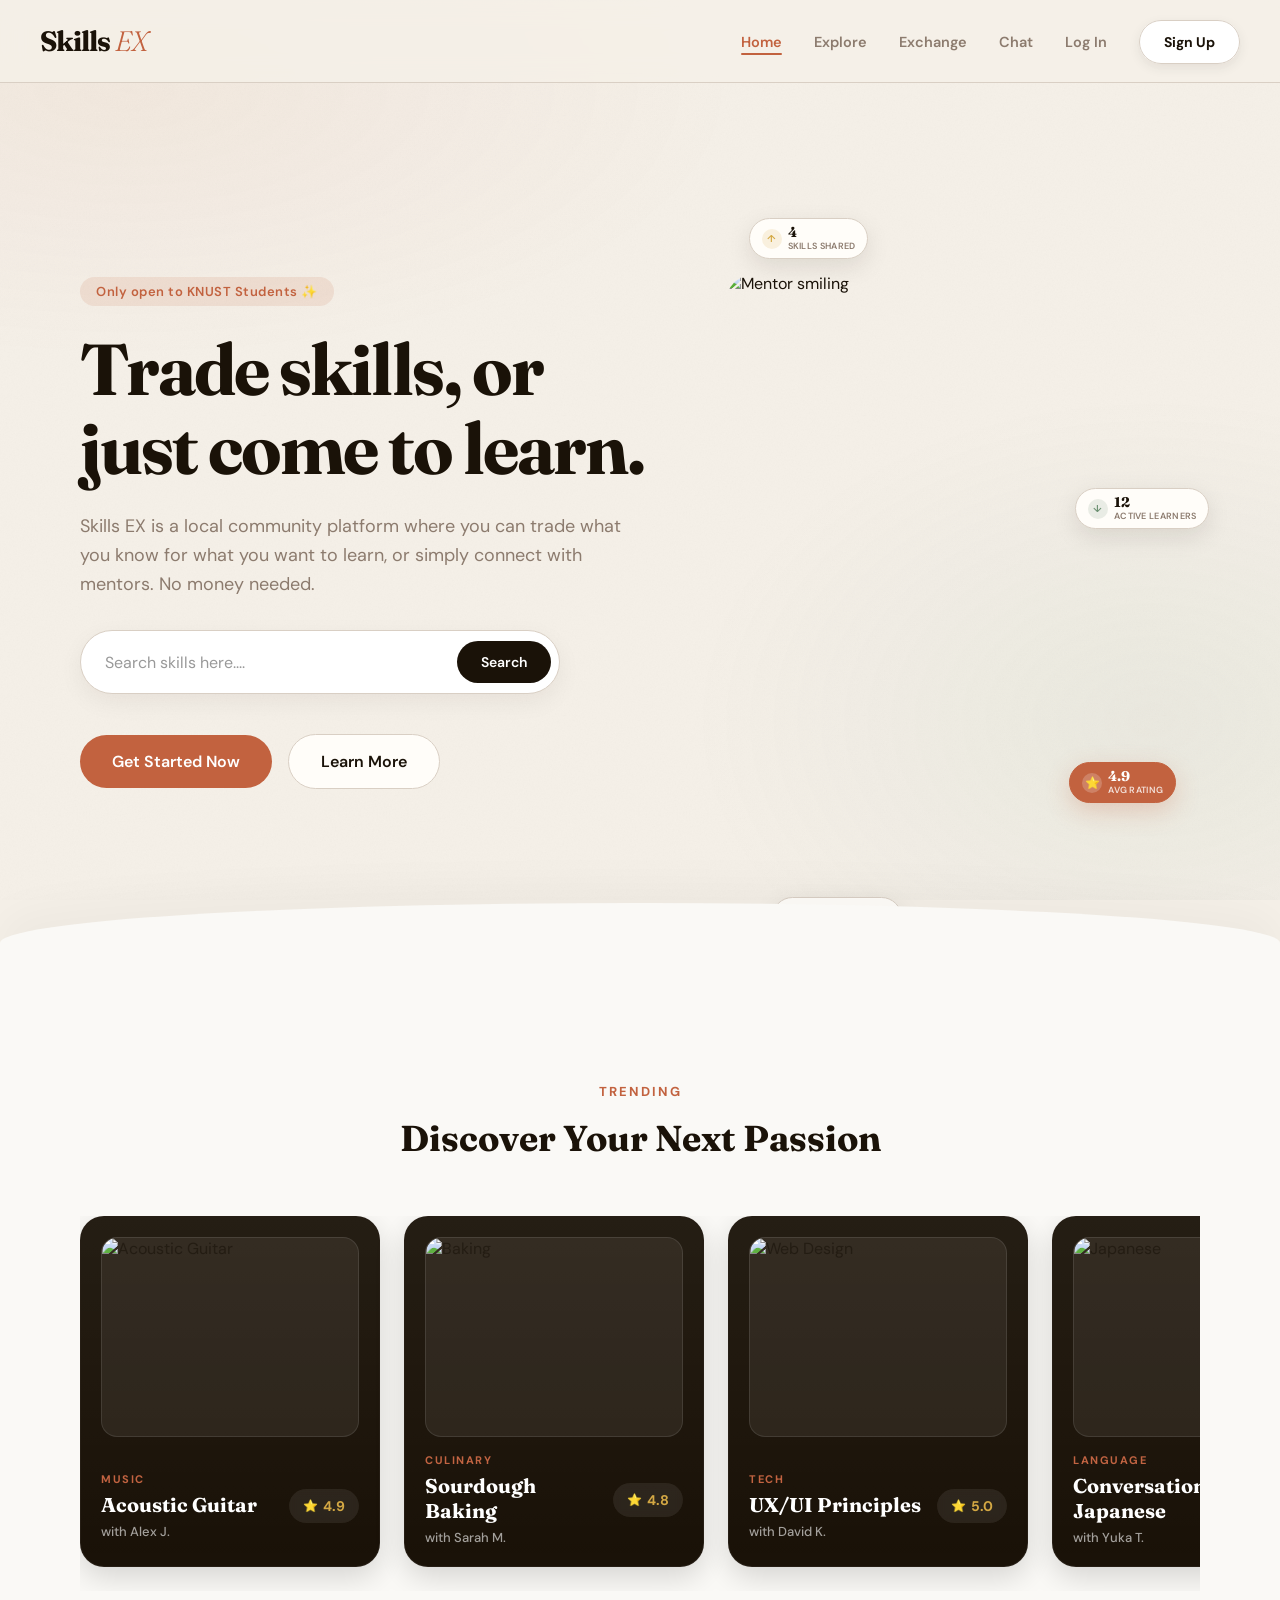
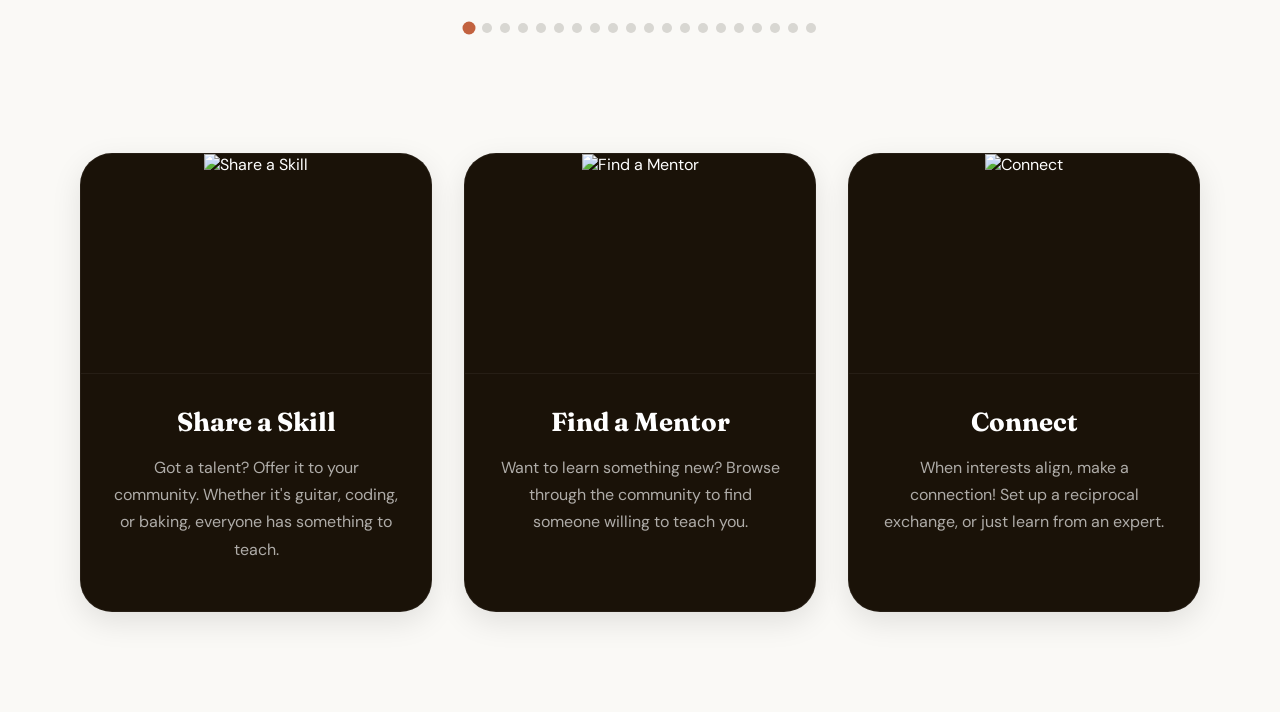
==== homepage.html @ 11b7b88b "Initial commit: Skills EX Platform with FastAPI and Google Auth integration" ====
<!DOCTYPE html>
<html lang="en">

<head>
  <meta charset="UTF-8" />
  <meta name="viewport" content="width=device-width, initial-scale=1.0" />
  <title>Skills EX — Welcome!</title>
  <link
    href="https://fonts.googleapis.com/css2?family=DM+Sans:wght@400;500;600;700&family=Fraunces:opsz,wght@9..144,300;9..144,700&display=swap"
    rel="stylesheet" />
  <link rel="stylesheet" href="./styles.css" />
</head>

<body class="landing-page">

  <!-- HEADER -->
  <header id="mainHeader">
    <div class="header-top">
      <a href="homepage.html" class="logo-brand">Skills <span>EX</span></a>
      <nav class="main-nav" id="mainNav">
        <ul class="nav-list">
          <li><a href="homepage.html" class="nav-link">Home</a></li>
          <li><a href="explore.html" class="nav-link">Explore</a></li>
          <li><a href="app.html" class="nav-link">Exchange</a></li>
        </ul>
        <div id="authHeaderAction">
          <a href="signup.html" class="nav-cta">Sign Up</a>
        </div>
      </nav>
      <button class="mobile-menu-btn" id="mobileMenuBtn" aria-label="Toggle Menu">
        <span></span><span></span><span></span>
      </button>
    </div>
  </header>

  <main class="hero-section">
    <div class="hero-content">
      <div class="hero-pill">Only open to KNUST Students ✨</div>
      <h2 class="hero-title">Trade skills, or just come to learn.</h2>
      <p class="hero-subtitle">
        Skills EX is a local community platform where you can trade what you know for what you want to learn, or simply
        connect with mentors. No money needed.
      </p>

      <div class="search-container">
        <form class="hero-search" id="heroSearchForm" action="explore.html" method="GET">
          <input type="search" id="heroSearchInput" name="q" placeholder="Search skills here...." aria-label="Search skills" required />
          <button type="submit" class="search-btn">Search</button>
        </form>
        <div id="searchResults" class="search-results-dropdown"></div>
      </div>

      <div class="hero-actions">
        <a href="app.html" class="btn-primary">Get Started Now</a>
        <a href="#howItWorks" class="btn-secondary">Learn More</a>
      </div>
    </div>

    <div class="hero-visual">
      <img src="./images/fa-barboza-WmgvtRH512o-unsplash.jpg" alt="Mentor smiling" class="hero-image" />

      <div class="floating-tag tag-skills">
        <div class="tag-icon">↑</div>
        <div class="tag-content">
          <span class="tag-value">4</span>
          <span class="tag-label">Skills Shared</span>
        </div>
      </div>

      <div class="floating-tag tag-learners">
        <div class="tag-icon">↓</div>
        <div class="tag-content">
          <span class="tag-value">12</span>
          <span class="tag-label">Active Learners</span>
        </div>
      </div>

      <div class="floating-tag tag-convos">
        <div class="tag-icon">💬</div>
        <div class="tag-content">
          <span class="tag-value">48</span>
          <span class="tag-label">Conversations</span>
        </div>
      </div>

      <div class="floating-tag tag-rating">
        <div class="tag-icon">⭐</div>
        <div class="tag-content">
          <span class="tag-value">4.9</span>
          <span class="tag-label">Avg Rating</span>
        </div>
      </div>
    </div>
  </main>

  <section class="bottom-content">
    <div class="bottom-container">

      <div class="popular-skills">
        <p class="section-label">Trending</p>
        <h3 class="popular-skills-title">Discover Your Next Passion</h3>
        <div class="skills-grid">
          <a href="app.html?learn=Acoustic%20Guitar" class="popular-skill-item">
            <img src="./images/skill-guitar.jpg" alt="Acoustic Guitar" class="skill-item-img" />
            <div class="skill-item-details">
              <p class="skill-item-category">Music</p>
              <h4 class="skill-item-title">Acoustic Guitar</h4>
              <p class="skill-item-tutor">with Alex J.</p>
            </div>
            <div class="skill-item-rating">
              <span class="icon">⭐</span>
              <span class="score">4.9</span>
            </div>
          </a>

          <a href="app.html?learn=Sourdough%20Baking" class="popular-skill-item">
            <img src="./images/skill-baking.jpg" alt="Baking" class="skill-item-img" />
            <div class="skill-item-details">
              <p class="skill-item-category">Culinary</p>
              <h4 class="skill-item-title">Sourdough Baking</h4>
              <p class="skill-item-tutor">with Sarah M.</p>
            </div>
            <div class="skill-item-rating">
              <span class="icon">⭐</span>
              <span class="score">4.8</span>
            </div>
          </a>

          <a href="app.html?learn=UX%2FUI%20Principles" class="popular-skill-item">
            <img src="./images/skill-uxui.jpg" alt="Web Design" class="skill-item-img" />
            <div class="skill-item-details">
              <p class="skill-item-category">Tech</p>
              <h4 class="skill-item-title">UX/UI Principles</h4>
              <p class="skill-item-tutor">with David K.</p>
            </div>
            <div class="skill-item-rating">
              <span class="icon">⭐</span>
              <span class="score">5.0</span>
            </div>
          </a>

          <a href="app.html?learn=Conversational%20Japanese" class="popular-skill-item">
            <img src="./images/skill-japanese.jpg" alt="Japanese" class="skill-item-img" />
            <div class="skill-item-details">
              <p class="skill-item-category">Language</p>
              <h4 class="skill-item-title">Conversational Japanese</h4>
              <p class="skill-item-tutor">with Yuka T.</p>
            </div>
            <div class="skill-item-rating">
              <span class="icon">⭐</span>
              <span class="score">4.9</span>
            </div>
          </a>

          <a href="app.html?learn=Intro%20to%20Python" class="popular-skill-item">
            <img src="./images/skill-python.jpg" alt="Python Code" class="skill-item-img" />
            <div class="skill-item-details">
              <p class="skill-item-category">Tech</p>
              <h4 class="skill-item-title">Intro to Python</h4>
              <p class="skill-item-tutor">with Liam O.</p>
            </div>
            <div class="skill-item-rating">
              <span class="icon">⭐</span>
              <span class="score">4.7</span>
            </div>
          </a>

          <a href="app.html?learn=Pasta%20from%20Scratch" class="popular-skill-item">
            <img src="./images/skill-pasta.jpg" alt="Cooking" class="skill-item-img" />
            <div class="skill-item-details">
              <p class="skill-item-category">Culinary</p>
              <h4 class="skill-item-title">Pasta from Scratch</h4>
              <p class="skill-item-tutor">with Marco V.</p>
            </div>
            <div class="skill-item-rating">
              <span class="icon">⭐</span>
              <span class="score">4.9</span>
            </div>
          </a>

          <a href="app.html?learn=Digital%20Photography" class="popular-skill-item">
            <img src="./images/skill-photography.jpg" alt="Photography" class="skill-item-img" />
            <div class="skill-item-details">
              <p class="skill-item-category">Art</p>
              <h4 class="skill-item-title">Digital Photography</h4>
              <p class="skill-item-tutor">with Elena R.</p>
            </div>
            <div class="skill-item-rating">
              <span class="icon">⭐</span>
              <span class="score">4.8</span>
            </div>
          </a>

          <a href="app.html?learn=Vinyasa%20Yoga" class="popular-skill-item">
            <img src="./images/skill-yoga.jpg" alt="Yoga" class="skill-item-img" />
            <div class="skill-item-details">
              <p class="skill-item-category">Fitness</p>
              <h4 class="skill-item-title">Vinyasa Yoga</h4>
              <p class="skill-item-tutor">with Chloe S.</p>
            </div>
            <div class="skill-item-rating">
              <span class="icon">⭐</span>
              <span class="score">5.0</span>
            </div>
          </a>

          <a href="app.html?learn=Adobe%20Illustrator" class="popular-skill-item">
            <img src="./images/skill-illustrator.jpg" alt="Design" class="skill-item-img" />
            <div class="skill-item-details">
              <p class="skill-item-category">Design</p>
              <h4 class="skill-item-title">Adobe Illustrator</h4>
              <p class="skill-item-tutor">with Sam T.</p>
            </div>
            <div class="skill-item-rating">
              <span class="icon">⭐</span>
              <span class="score">4.6</span>
            </div>
          </a>

          <a href="app.html?learn=Beginner%20French" class="popular-skill-item">
            <img src="./images/skill-french.jpg" alt="French" class="skill-item-img" />
            <div class="skill-item-details">
              <p class="skill-item-category">Language</p>
              <h4 class="skill-item-title">Beginner French</h4>
              <p class="skill-item-tutor">with Marie L.</p>
            </div>
            <div class="skill-item-rating">
              <span class="icon">⭐</span>
              <span class="score">4.9</span>
            </div>
          </a>

          <a href="app.html?learn=Startup%20Pitching" class="popular-skill-item">
            <img src="./images/skill-startup.jpg" alt="Business" class="skill-item-img" />
            <div class="skill-item-details">
              <p class="skill-item-category">Business</p>
              <h4 class="skill-item-title">Startup Pitching</h4>
              <p class="skill-item-tutor">with James W.</p>
            </div>
            <div class="skill-item-rating">
              <span class="icon">⭐</span>
              <span class="score">4.8</span>
            </div>
          </a>

          <a href="app.html?learn=Personal%20Finance" class="popular-skill-item">
            <img src="./images/skill-finance.jpg" alt="Accounting" class="skill-item-img" />
            <div class="skill-item-details">
              <p class="skill-item-category">Finance</p>
              <h4 class="skill-item-title">Personal Finance</h4>
              <p class="skill-item-tutor">with Robert B.</p>
            </div>
            <div class="skill-item-rating">
              <span class="icon">⭐</span>
              <span class="score">4.7</span>
            </div>
          </a>

          <a href="app.html?learn=Chess%20Openings" class="popular-skill-item">
            <img src="./images/skill-chess.jpg" alt="Chess" class="skill-item-img" />
            <div class="skill-item-details">
              <p class="skill-item-category">Strategy</p>
              <h4 class="skill-item-title">Chess Openings</h4>
              <p class="skill-item-tutor">with Garry N.</p>
            </div>
            <div class="skill-item-rating">
              <span class="icon">⭐</span>
              <span class="score">5.0</span>
            </div>
          </a>

          <a href="app.html?learn=Ceramics%20Basics" class="popular-skill-item">
            <img src="./images/skill-ceramics.jpg" alt="Pottery" class="skill-item-img" />
            <div class="skill-item-details">
              <p class="skill-item-category">Crafts</p>
              <h4 class="skill-item-title">Ceramics Basics</h4>
              <p class="skill-item-tutor">with Nina P.</p>
            </div>
            <div class="skill-item-rating">
              <span class="icon">⭐</span>
              <span class="score">4.9</span>
            </div>
          </a>

          <a href="app.html?learn=Wilderness%20Lore" class="popular-skill-item">
            <img src="./images/skill-wilderness.jpg" alt="Hiking" class="skill-item-img" />
            <div class="skill-item-details">
              <p class="skill-item-category">Outdoors</p>
              <h4 class="skill-item-title">Wilderness Lore</h4>
              <p class="skill-item-tutor">with Ben C.</p>
            </div>
            <div class="skill-item-rating">
              <span class="icon">⭐</span>
              <span class="score">4.8</span>
            </div>
          </a>

          <a href="app.html?learn=Gardening%20Basics" class="popular-skill-item">
            <img src="./images/skill-gardening.jpg" alt="Gardening" class="skill-item-img" />
            <div class="skill-item-details">
              <p class="skill-item-category">Lifestyle</p>
              <h4 class="skill-item-title">Gardening Basics</h4>
              <p class="skill-item-tutor">with Mark L.</p>
            </div>
            <div class="skill-item-rating">
              <span class="icon">⭐</span>
              <span class="score">4.7</span>
            </div>
          </a>

          <a href="app.html?learn=Social%20Media%20Marketing" class="popular-skill-item">
            <img src="./images/skill-marketing.jpg" alt="Marketing" class="skill-item-img" />
            <div class="skill-item-details">
              <p class="skill-item-category">Business</p>
              <h4 class="skill-item-title">Social Media Marketing</h4>
              <p class="skill-item-tutor">with Sophie R.</p>
            </div>
            <div class="skill-item-rating">
              <span class="icon">⭐</span>
              <span class="score">4.8</span>
            </div>
          </a>

          <a href="app.html?learn=Woodworking%20101" class="popular-skill-item">
            <img src="./images/skill-woodworking.jpg" alt="Woodworking" class="skill-item-img" />
            <div class="skill-item-details">
              <p class="skill-item-category">Crafts</p>
              <h4 class="skill-item-title">Woodworking 101</h4>
              <p class="skill-item-tutor">with Tom H.</p>
            </div>
            <div class="skill-item-rating">
              <span class="icon">⭐</span>
              <span class="score">4.9</span>
            </div>
          </a>

          <a href="app.html?learn=Creative%20Writing" class="popular-skill-item">
            <img src="./images/skill-writing.jpg" alt="Writing" class="skill-item-img" />
            <div class="skill-item-details">
              <p class="skill-item-category">Arts</p>
              <h4 class="skill-item-title">Creative Writing</h4>
              <p class="skill-item-tutor">with Emily D.</p>
            </div>
            <div class="skill-item-rating">
              <span class="icon">⭐</span>
              <span class="score">5.0</span>
            </div>
          </a>

          <a href="app.html?learn=Data%20Science%20Basis" class="popular-skill-item">
            <img src="./images/skill-datascience.jpg" alt="Data Science" class="skill-item-img" />
            <div class="skill-item-details">
              <p class="skill-item-category">Tech</p>
              <h4 class="skill-item-title">Data Science Basis</h4>
              <p class="skill-item-tutor">with Dr. Aris</p>
            </div>
            <div class="skill-item-rating">
              <span class="icon">⭐</span>
              <span class="score">4.9</span>
            </div>
          </a>
        </div>
        <div class="carousel-dots" id="skillsDots"></div>
      </div>

      <div class="hero-features" id="howItWorks">
        <div class="feature-card">
          <div class="feature-card-image">
            <img src="https://images.unsplash.com/photo-1513364776144-60967b0f800f?auto=format&fit=crop&w=400&q=80" alt="Share a Skill" />
          </div>
          <div class="feature-card-content">
            <h3>Share a Skill</h3>
            <p>Got a talent? Offer it to your community. Whether it's guitar, coding, or baking, everyone has something to teach.</p>
          </div>
        </div>
        <div class="feature-card">
          <div class="feature-card-image">
            <img src="https://images.unsplash.com/photo-1522202176988-66273c2fd55f?auto=format&fit=crop&w=400&q=80" alt="Find a Mentor" />
          </div>
          <div class="feature-card-content">
            <h3>Find a Mentor</h3>
            <p>Want to learn something new? Browse through the community to find someone willing to teach you.</p>
          </div>
        </div>
        <div class="feature-card">
          <div class="feature-card-image">
            <img src="https://images.unsplash.com/photo-1521737604893-d14cc237f11d?auto=format&fit=crop&w=400&q=80" alt="Connect" />
          </div>
          <div class="feature-card-content">
            <h3>Connect</h3>
            <p>When interests align, make a connection! Set up a reciprocal exchange, or just learn from an expert.</p>
          </div>
        </div>
      </div>
    </div>
  </section>

  <script>
    // Carousel Logic
    document.addEventListener('DOMContentLoaded', () => {
      const skillsGrid = document.querySelector('.skills-grid');
      const dotsContainer = document.getElementById('skillsDots');
      if (skillsGrid && dotsContainer) {
        const items = skillsGrid.querySelectorAll('.popular-skill-item');
        items.forEach((_, i) => {
          const dot = document.createElement('button');
          dot.className = `carousel-dot ${i === 0 ? 'active' : ''}`;
          dot.setAttribute('aria-label', `Go to slide ${i + 1}`);
          dot.addEventListener('click', () => {
            const target = items[i];
            const scrollLeft = target.offsetLeft - skillsGrid.offsetLeft;
            skillsGrid.scrollTo({ left: scrollLeft, behavior: 'smooth' });
          });
          dotsContainer.appendChild(dot);
        });

        skillsGrid.addEventListener('scroll', () => {
          const itemWidth = items[0].offsetWidth + 24;
          const activeIndex = Math.round(skillsGrid.scrollLeft / itemWidth);
          document.querySelectorAll('.carousel-dot').forEach((dot, index) => {
            dot.classList.toggle('active', index === activeIndex);
          });
        });
      }
    });

    // Mobile Menu & Header Scroll logic is handled in index.js

    // ── Live Search Logic ──
    const initLiveSearch = () => {
      const searchInput = document.getElementById('heroSearchInput');
      const resultsDropdown = document.getElementById('searchResults');
      const searchForm = document.getElementById('heroSearchForm');
      const STORAGE_KEY = 'skillswap_users';

      if (!searchInput || !resultsDropdown) return;

      const performSearch = async () => {
        const query = searchInput.value.trim().toLowerCase();
        if (query.length < 2) {
          resultsDropdown.style.display = 'none';
          return;
        }

        let users = [];
        try {
          // Fetch from backend instead of legacy localStorage
          users = await apiFetch('/users');
        } catch (e) {
          users = [];
        }

        // Filter unique "teach" skills that match query
        const matchingSkills = [...new Set(users
          .map(u => u.teach)
          .filter(s => s && s.toLowerCase().includes(query))
        )].slice(0, 8); // Limit results

        if (matchingSkills.length > 0) {
          resultsDropdown.innerHTML = matchingSkills.map(skill => `
            <div class="search-result-item" data-skill="${skill}">
              <span class="result-icon">🔍</span>
              <span class="result-text">${skill}</span>
            </div>
          `).join('');
          
          resultsDropdown.style.display = 'block';

          // Add click behavior
          resultsDropdown.querySelectorAll('.search-result-item').forEach(item => {
            item.addEventListener('click', () => {
              searchInput.value = item.getAttribute('data-skill');
              resultsDropdown.style.display = 'none';
              searchForm.submit();
            });
          });
        } else if (query.length >= 2) {
          resultsDropdown.innerHTML = `
            <div class="search-no-results">
              <span class="result-icon">✨</span>
              <div class="no-results-content">
                <p class="no-results-text">No one is teaching <strong>"${searchInput.value}"</strong> yet.</p>
                <p class="no-results-sub">Be the first to share this skill!</p>
              </div>
            </div>
          `;
          resultsDropdown.style.display = 'block';
        } else {
          resultsDropdown.style.display = 'none';
        }
      };

      searchInput.addEventListener('input', performSearch);
      searchInput.addEventListener('focus', performSearch);

      // Close dropdown when clicking outside
      document.addEventListener('click', (e) => {
        if (!searchInput.contains(e.target) && !resultsDropdown.contains(e.target)) {
          resultsDropdown.style.display = 'none';
        }
      });
    };

    initLiveSearch();
  </script>
  <script src="./index.js"></script>
</body>

</html>
---- styles.css ----
*, *::before, *::after { box-sizing: border-box; margin: 0; padding: 0; }
 
    :root {
      --cream: #f5f0e8;
      --warm-white: #faf8f4;
      --ink: #1a1208;
      --brown: #3d2b1f;
      --terracotta: #c2623f;
      --terra-light: #e8825f;
      --sage: #6b8f71;
      --sage-light: #8fb394;
      --gold: #d4a843;
      --gold-light: #e8c46a;
      --muted: #8c7b6e;
      --border: #d9cfc4;
      --card-bg: #fffdf9;
      --shadow: 0 4px 24px rgba(26,18,8,0.08);
      --shadow-hover: 0 12px 40px rgba(26,18,8,0.14);
    }
 
    html { 
      scroll-behavior: smooth; 
      scroll-padding-top: 130px; 
    }
 
    body {
      font-family: 'DM Sans', sans-serif;
      background-color: var(--cream);
      color: var(--ink);
      min-height: 100vh;
      overflow-x: hidden;
    }
 
    /* ── Background texture ── */
    body::before {
      content: '';
      position: fixed;
      inset: 0;
      background-image:
        radial-gradient(ellipse 80% 50% at 10% 10%, rgba(194,98,63,0.06) 0%, transparent 60%),
        radial-gradient(ellipse 60% 60% at 90% 80%, rgba(107,143,113,0.08) 0%, transparent 60%),
        url("data:image/svg+xml,%3Csvg xmlns='http://www.w3.org/2000/svg' width='300' height='300'%3E%3Cfilter id='noise'%3E%3CfeTurbulence type='fractalNoise' baseFrequency='0.65' numOctaves='3' stitchTiles='stitch'/%3E%3CfeColorMatrix type='saturate' values='0'/%3E%3C/filter%3E%3Crect width='300' height='300' filter='url(%23noise)' opacity='0.04'/%3E%3C/svg%3E");
      pointer-events: none;
      z-index: 0;
    }
 
    /* ── Header ── */
    header {
      position: sticky;
      top: 0;
      z-index: 100;
      padding: 24px 40px;
      display: flex;
      flex-direction: column;
      justify-content: center;
      border-bottom: 1px solid var(--border);
      background: rgba(245,240,232,0.85);
      backdrop-filter: blur(12px);
      -webkit-backdrop-filter: blur(12px);
      transition: padding 0.3s, box-shadow 0.3s;
    }
    
    header.scrolled {
      padding: 16px 40px;
      box-shadow: 0 4px 20px rgba(26,18,8,0.05);
    }
 
    .header-top {
      display: flex;
      align-items: center;
      justify-content: space-between;
      width: 100%;
    }

    .main-nav {
      display: flex;
      align-items: center;
      gap: 32px;
    }

    .nav-list {
      display: flex;
      list-style: none;
      gap: 32px;
      align-items: center;
      margin: 0;
      padding: 0;
    }

    .nav-link {
      text-decoration: none;
      color: var(--muted);
      font-weight: 600;
      font-size: 14.5px;
      transition: color 0.2s;
      position: relative;
    }

    .nav-link::after {
      content: '';
      position: absolute;
      bottom: -4px;
      left: 0;
      width: 0%;
      height: 2px;
      background: var(--terracotta);
      transition: width 0.3s ease;
      border-radius: 2px;
    }

    .nav-link:hover, .nav-link.active {
      color: var(--terracotta);
    }
    
    .nav-link.active::after {
      width: 100%;
    }

    .nav-cta {
      padding: 12px 24px;
      background: #ffffff;
      color: var(--ink);
      border-radius: 100px;
      text-decoration: none;
      font-size: 14px;
      font-weight: 700;
      box-shadow: 0 4px 12px rgba(26,18,8,0.08);
      border: 1px solid var(--border);
      transition: background 0.2s, transform 0.15s, box-shadow 0.2s;
      cursor: pointer;
    }

    .nav-cta:hover {
      background: var(--warm-white);
      transform: translateY(-2px);
      box-shadow: 0 8px 24px rgba(26,18,8,0.15);
    }

    .mobile-menu-btn {
      display: none;
      flex-direction: column;
      justify-content: space-between;
      width: 28px;
      height: 18px;
      background: transparent;
      border: none;
      cursor: pointer;
      z-index: 101;
      padding: 0;
    }

    .mobile-menu-btn span {
      display: block;
      width: 100%;
      height: 2px;
      background: var(--ink);
      border-radius: 2px;
      transition: transform 0.3s ease, opacity 0.3s ease;
    }

    .logo-group { display: flex; flex-direction: column; gap: 4px; z-index: 102; }
    
    .logo-brand {
      font-family: 'Fraunces', serif;
      font-size: 28px;
      font-weight: 700;
      color: var(--ink);
      letter-spacing: -1px;
      text-decoration: none;
      z-index: 102;
      transition: opacity 0.2s, transform 0.2s;
    }

    .logo-brand:hover {
      opacity: 0.85;
      transform: translateY(-1px);
    }

    .logo-brand span {
      color: var(--terracotta);
      font-style: italic;
      font-weight: 300;
    }
    
    .auth-buttons {
      display: flex;
      align-items: center;
      gap: 16px;
    }

    /* ── Authenticated Profile Header ── */
    .auth-profile-wrap {
      display: flex;
      align-items: center;
      gap: 16px;
      padding-left: 16px;
      border-left: 1px solid var(--border);
    }

    .avatar-container {
      position: relative;
      display: inline-block;
    }

    .notification-badge {
      position: absolute;
      top: -4px;
      right: -4px;
      background: #e74c3c;
      color: white;
      font-size: 10px;
      font-weight: 700;
      width: 18px;
      height: 18px;
      display: flex;
      align-items: center;
      justify-content: center;
      border-radius: 50%;
      border: 2px solid #ffffff;
      box-shadow: 0 2px 4px rgba(0,0,0,0.1);
      z-index: 10;
      animation: popIn 0.3s cubic-bezier(0.175, 0.885, 0.32, 1.275) both;
    }

    @keyframes popIn {
      0% { transform: scale(0); }
      100% { transform: scale(1); }
    }

    .header-avatar {
      width: 36px;
      height: 36px;
      border-radius: 50%;
      background: linear-gradient(135deg, var(--terracotta), var(--gold));
      display: flex;
      align-items: center;
      justify-content: center;
      font-family: 'Fraunces', serif;
      font-size: 14px;
      color: #fff;
      font-weight: 700;
      flex-shrink: 0;
      overflow: hidden;
      box-shadow: 0 4px 12px rgba(194,98,63,0.2);
    }

    .header-avatar img {
      width: 100%;
      height: 100%;
      object-fit: cover;
    }

    .header-user-info {
      display: flex;
      flex-direction: column;
      gap: 2px;
    }

    .header-user-name {
      font-size: 13.5px;
      font-weight: 700;
      color: var(--ink);
      white-space: nowrap;
    }

    .header-logout-btn {
      background: none;
      border: none;
      padding: 0;
      color: var(--muted);
      font-size: 11px;
      font-weight: 600;
      text-transform: uppercase;
      letter-spacing: 1px;
      cursor: pointer;
      text-align: left;
      transition: color 0.2s;
    }

    .header-logout-btn:hover {
      color: var(--terracotta);
      text-decoration: underline;
    }

    .logout-btn-refined {
      padding: 8px 16px;
      font-size: 13px;
      font-weight: 700;
      background: #ffffff;
      border: 1px solid var(--border);
      border-radius: 100px;
      color: var(--ink);
      cursor: pointer;
      box-shadow: 0 2px 8px rgba(26,18,8,0.06);
      transition: background 0.2s, border-color 0.2s, box-shadow 0.2s, transform 0.15s;
    }

    .logout-btn-refined:hover {
      background: var(--warm-white);
      color: var(--terracotta);
      border-color: var(--terracotta);
      transform: translateY(-1px);
      box-shadow: 0 4px 12px rgba(194,98,63,0.15);
    }

    @media (max-width: 768px) {
      .auth-profile-wrap {
        border-left: none;
        padding-left: 0;
        margin-top: 20px;
        flex-direction: row;
        width: 100%;
        justify-content: space-between;
      }
    }
 
    .logo-tag {
      font-family: 'DM Sans', sans-serif;
      font-size: 11px;
      font-weight: 500;
      letter-spacing: 3px;
      text-transform: uppercase;
      color: var(--terracotta);
    }
 
    h1 {
      font-family: 'Fraunces', serif;
      font-size: clamp(38px, 6vw, 64px);
      font-weight: 700;
      line-height: 1;
      color: var(--ink);
      letter-spacing: -2px;
    }
 
    h1 span {
      color: var(--terracotta);
      font-style: italic;
      font-weight: 300;
    }
 
    .header-tagline {
      font-size: 14px;
      color: var(--muted);
      line-height: 1.6;
      text-align: left;
      margin-top: 8px;
      max-width: 400px;
    }
 
    /* ── Main layout ── */
    main {
      position: relative;
      z-index: 1;
      max-width: 1200px;
      margin: 0 auto;
      padding: 48px 40px 80px;
      display: grid;
      grid-template-columns: 340px 1fr;
      gap: 48px;
      align-items: start;
    }
 
    /* ── Sidebar (form) ── */
    .sidebar {
      position: sticky;
      top: 32px;
    }
 
    .form-card {
      background: var(--card-bg);
      border: 1px solid var(--border);
      border-radius: 20px;
      padding: 32px;
      box-shadow: var(--shadow);
    }
 
    .form-card-title {
      font-family: 'Fraunces', serif;
      font-size: 22px;
      font-weight: 700;
      color: var(--ink);
      margin-bottom: 6px;
    }
 
    .form-card-sub {
      font-size: 13px;
      color: var(--muted);
      margin-bottom: 28px;
      line-height: 1.5;
    }
 
    .field { margin-bottom: 20px; }

    .auth-divider {
      display: flex;
      align-items: center;
      gap: 16px;
      margin: 32px 0;
      color: #948b83; /* More visible than border color */
      font-size: 11px;
      font-weight: 600;
      text-transform: uppercase;
      letter-spacing: 1.5px;
    }

    .auth-divider::before, .auth-divider::after {
      content: '';
      flex: 1;
      height: 1px;
      background: #e3dcd5; /* Slightly darker than border */
    }
 
    label {
      display: block;
      font-size: 11px;
      font-weight: 500;
      letter-spacing: 2px;
      text-transform: uppercase;
      color: var(--muted);
      margin-bottom: 8px;
    }
 
    input[type="text"], 
    input[type="email"], 
    input[type="password"] {
      width: 100%;
      padding: 12px 16px;
      border: 1.5px solid var(--border);
      border-radius: 10px;
      background: var(--warm-white);
      font-family: 'DM Sans', sans-serif;
      font-size: 14px;
      color: var(--ink);
      transition: border-color 0.2s, box-shadow 0.2s;
      outline: none;
    }
 
    input[type="text"]::placeholder,
    input[type="email"]::placeholder,
    input[type="password"]::placeholder { color: #c2b8ae; }
 
    input[type="text"]:focus,
    input[type="email"]:focus,
    input[type="password"]:focus {
      border-color: var(--terracotta);
      box-shadow: 0 0 0 3px rgba(194,98,63,0.12);
    }
    
    .hero-search:focus-within {
      border-color: var(--terracotta);
      box-shadow: 0 8px 32px rgba(194,98,63,0.15);
    }

    .search-btn {
      background: var(--terracotta);
      color: white;
      border: none;
      padding: 12px 24px;
      border-radius: 100px;
      font-family: 'DM Sans', sans-serif;
      font-weight: 600;
      cursor: pointer;
      transition: all 0.2s;
    }
    
    .search-btn:hover {
      background: var(--terra-light);
      transform: translateY(-1px);
    }
    
    /* ── Search Dropdown ── */
    .search-results-dropdown {
      position: absolute;
      top: 100%;
      left: 0;
      right: 0;
      background: white;
      border-radius: 16px;
      margin-top: 8px;
      border: 1px solid var(--border);
      box-shadow: 0 12px 40px rgba(26,18,8,0.12);
      max-height: 300px;
      overflow-y: auto;
      display: none;
      z-index: 100;
    }
    
    .search-result-item {
      padding: 12px 20px;
      display: flex;
      align-items: center;
      gap: 12px;
      cursor: pointer;
      transition: background 0.2s;
      border-bottom: 1px solid var(--border);
    }
    
    .search-result-item:last-child {
      border-bottom: none;
    }
    
    .search-result-item:hover {
      background: var(--warm-white);
    }
    
    .result-icon {
      font-size: 16px;
      opacity: 0.7;
    }
    
    .result-text {
      font-weight: 500;
      color: var(--ink);
    }
    
    .search-no-results {
      padding: 24px;
      display: flex;
      align-items: flex-start;
      gap: 16px;
    }

    /* ── Chat Pages ── */
    .chat-layout {
      max-width: 1200px;
      margin: 0 auto;
      padding: 32px 40px;
      display: grid;
      grid-template-columns: 300px 1fr;
      gap: 24px;
      height: calc(100vh - 100px);
    }

    .chat-sidebar {
      background: var(--card-bg);
      border: 1px solid var(--border);
      border-radius: 16px;
      display: flex;
      flex-direction: column;
      overflow: hidden;
      box-shadow: var(--shadow);
    }

    .chat-sidebar-header {
      padding: 20px;
      border-bottom: 1px solid var(--border);
      font-family: 'Fraunces', serif;
      font-size: 18px;
      font-weight: 700;
    }

    .chat-contact-list {
      flex: 1;
      overflow-y: auto;
    }

    .chat-contact-item {
      display: flex;
      align-items: center;
      gap: 12px;
      padding: 16px 20px;
      cursor: pointer;
      border-bottom: 1px solid var(--border);
      transition: background 0.2s;
    }

    .chat-contact-item:hover, .chat-contact-item.active {
      background: var(--warm-white);
    }

    .chat-main {
      background: var(--card-bg);
      border: 1px solid var(--border);
      border-radius: 16px;
      display: flex;
      flex-direction: column;
      overflow: hidden;
      box-shadow: var(--shadow);
    }

    .chat-header {
      padding: 20px;
      border-bottom: 1px solid var(--border);
      display: flex;
      align-items: center;
      gap: 12px;
    }
    
    .chat-messages {
      flex: 1;
      padding: 24px;
      overflow-y: auto;
      display: flex;
      flex-direction: column;
      gap: 16px;
      background: var(--warm-white);
    }

    .chat-bubble {
      max-width: 70%;
      padding: 12px 16px;
      border-radius: 16px;
      font-size: 14.5px;
      line-height: 1.5;
    }

    .chat-bubble.sent {
      align-self: flex-end;
      background: var(--terracotta);
      color: white;
      border-bottom-right-radius: 4px;
    }

    .chat-bubble.received {
      align-self: flex-start;
      background: white;
      border: 1px solid var(--border);
      color: var(--ink);
      border-bottom-left-radius: 4px;
    }

    .chat-input-area {
      padding: 20px;
      border-top: 1px solid var(--border);
      display: flex;
      gap: 12px;
      background: white;
    }

    .chat-input {
      flex: 1;
      padding: 12px 16px;
      border: 1px solid var(--border);
      border-radius: 100px;
      outline: none;
      font-family: inherit;
    }

    .chat-input:focus {
      border-color: var(--terracotta);
    }

    .chat-send-btn {
      background: var(--terracotta);
      color: white;
      border: none;
      width: 44px;
      height: 44px;
      border-radius: 50%;
      display: flex;
      align-items: center;
      justify-content: center;
      cursor: pointer;
      transition: background 0.2s, transform 0.1s;
    }

    .chat-send-btn:hover {
      background: var(--terra-light);
      transform: scale(1.05);
    }
 
    .btn-submit {
      width: 100%;
      padding: 14px;
      background: var(--terracotta);
      color: #fff;
      border: none;
      border-radius: 10px;
      font-family: 'DM Sans', sans-serif;
      font-size: 14px;
      font-weight: 500;
      cursor: pointer;
      transition: background 0.2s, transform 0.15s, box-shadow 0.2s;
      margin-top: 8px;
      letter-spacing: 0.3px;
    }
 
    .btn-submit:hover {
      background: var(--terra-light);
      transform: translateY(-1px);
      box-shadow: 0 6px 20px rgba(194,98,63,0.3);
    }
 
    .btn-submit:active { transform: translateY(0); }
 
    .divider {
      border: none;
      border-top: 1px solid var(--border);
      margin: 28px 0;
    }
 
    .stat-row {
      display: flex;
      justify-content: space-between;
      gap: 12px;
    }
 
    .stat {
      text-align: center;
      flex: 1;
      padding: 16px 8px;
      background: var(--cream);
      border-radius: 12px;
    }
 
    .stat-num {
      font-family: 'Fraunces', serif;
      font-size: 30px;
      font-weight: 700;
      color: var(--terracotta);
      line-height: 1;
    }
 
    .stat-label {
      font-size: 11px;
      color: var(--muted);
      margin-top: 4px;
      letter-spacing: 0.5px;
    }
 
    /* ── Content area ── */
    .content-area { min-width: 0; }
 
    .section-header {
      display: flex;
      align-items: center;
      gap: 12px;
      margin-bottom: 24px;
    }
 
    .section-title {
      font-family: 'Fraunces', serif;
      font-size: 20px;
      font-weight: 700;
      color: var(--ink);
    }
 
    .pill {
      display: inline-flex;
      align-items: center;
      padding: 4px 12px;
      border-radius: 100px;
      font-size: 12px;
      font-weight: 500;
    }
 
    .pill-terra { background: rgba(194,98,63,0.12); color: var(--terracotta); }
    .pill-sage  { background: rgba(107,143,113,0.12); color: var(--sage); }
    .pill-gold  { background: rgba(212,168,67,0.15); color: #a07820; }
 
    /* ── User cards ── */
    .cards-grid {
      display: grid;
      grid-template-columns: repeat(auto-fill, minmax(220px, 1fr));
      gap: 16px;
      margin-bottom: 48px;
    }
 
    .user-card {
      background: var(--card-bg);
      border: 1px solid var(--border);
      border-radius: 16px;
      padding: 20px;
      box-shadow: var(--shadow);
      transition: transform 0.2s, box-shadow 0.2s;
      animation: fadeUp 0.4s ease both;
      position: relative;
      overflow: hidden;
    }
 
    .user-card::before {
      content: '';
      position: absolute;
      top: 0; left: 0; right: 0;
      height: 3px;
      background: linear-gradient(90deg, var(--terracotta), var(--gold));
      opacity: 0;
      transition: opacity 0.2s;
    }
 
    .user-card:hover { transform: translateY(-3px); box-shadow: var(--shadow-hover); }
    .user-card:hover::before { opacity: 1; }
 
    .user-avatar {
      width: 40px;
      height: 40px;
      border-radius: 50%;
      background: linear-gradient(135deg, var(--terracotta), var(--gold));
      display: flex;
      align-items: center;
      justify-content: center;
      font-family: 'Fraunces', serif;
      font-size: 16px;
      color: #fff;
      font-weight: 700;
      margin-bottom: 12px;
      flex-shrink: 0;
    }
 
    .user-name {
      font-family: 'Fraunces', serif;
      font-size: 16px;
      font-weight: 700;
      color: var(--ink);
      margin-bottom: 12px;
    }
 
    .skill-badge {
      display: flex;
      align-items: flex-start;
      gap: 8px;
      margin-bottom: 8px;
      font-size: 13px;
      line-height: 1.4;
    }
 
    .skill-icon {
      width: 20px;
      height: 20px;
      border-radius: 50%;
      flex-shrink: 0;
      display: flex;
      align-items: center;
      justify-content: center;
      font-size: 10px;
      margin-top: 1px;
    }
 
    .icon-teach { background: rgba(107,143,113,0.15); color: var(--sage); }
    .icon-learn { background: rgba(194,98,63,0.12); color: var(--terracotta); }
 
    .skill-text { color: var(--brown); }
    .skill-label { font-size: 10px; color: var(--muted); letter-spacing: 1px; text-transform: uppercase; display: block; margin-bottom: 1px; }
 
    .card-delete {
      position: absolute;
      top: 12px; right: 12px;
      width: 24px; height: 24px;
      border-radius: 50%;
      border: none;
      background: transparent;
      color: var(--border);
      cursor: pointer;
      font-size: 14px;
      display: flex; align-items: center; justify-content: center;
      transition: background 0.15s, color 0.15s;
    }
 
    .card-delete:hover { background: rgba(194,98,63,0.1); color: var(--terracotta); }
 
    /* ── Match cards ── */
    .match-card {
      background: var(--card-bg);
      border: 1px solid var(--border);
      border-radius: 16px;
      padding: 20px 24px;
      box-shadow: var(--shadow);
      margin-bottom: 14px;
      display: flex;
      align-items: center;
      gap: 16px;
      animation: fadeUp 0.4s ease both;
      transition: transform 0.2s, box-shadow 0.2s;
      position: relative;
      overflow: hidden;
    }
 
    .match-card::before {
      content: '';
      position: absolute;
      left: 0; top: 0; bottom: 0;
      width: 3px;
      background: linear-gradient(180deg, var(--sage), var(--gold));
    }
 
    .match-card:hover { transform: translateX(4px); box-shadow: var(--shadow-hover); }
 
    .match-avatars {
      display: flex;
      flex-direction: column;
      align-items: center;
      gap: 4px;
      flex-shrink: 0;
    }
 
    .match-avatar {
      width: 34px;
      height: 34px;
      border-radius: 50%;
      display: flex;
      align-items: center;
      justify-content: center;
      font-family: 'Fraunces', serif;
      font-size: 13px;
      color: #fff;
      font-weight: 700;
    }
 
    .match-avatar:nth-child(1) { background: linear-gradient(135deg, var(--terracotta), var(--gold)); }
    .match-avatar:nth-child(3) { background: linear-gradient(135deg, var(--sage), #4a7a52); }
 
    .match-connector {
      width: 1px;
      height: 10px;
      background: var(--border);
    }
 
    .match-info { flex: 1; min-width: 0; }
 
    .match-names {
      font-family: 'Fraunces', serif;
      font-size: 15px;
      font-weight: 700;
      color: var(--ink);
      margin-bottom: 6px;
    }
 
    .match-detail {
      font-size: 12.5px;
      color: var(--muted);
      line-height: 1.5;
    }
 
    .match-detail strong { color: var(--brown); }
 
    .match-exchange-icon {
      flex-shrink: 0;
      width: 32px;
      height: 32px;
      background: rgba(107,143,113,0.1);
      border-radius: 50%;
      display: flex;
      align-items: center;
      justify-content: center;
      font-size: 14px;
      color: var(--sage);
    }
 
    /* ── Empty states ── */
    .empty-state {
      text-align: center;
      padding: 48px 24px;
      color: var(--muted);
    }
 
    .empty-icon {
      font-size: 40px;
      margin-bottom: 12px;
      opacity: 0.4;
    }
 
    .empty-text {
      font-family: 'Fraunces', serif;
      font-size: 18px;
      color: var(--brown);
      margin-bottom: 6px;
    }
 
    .empty-sub { font-size: 13px; line-height: 1.6; }
 
    /* ── Toast ── */
    #toast {
      position: fixed;
      bottom: 32px;
      left: 50%;
      transform: translateX(-50%) translateY(80px);
      background: var(--ink);
      color: var(--cream);
      padding: 12px 24px;
      border-radius: 100px;
      font-size: 14px;
      font-weight: 500;
      z-index: 1000;
      transition: transform 0.3s cubic-bezier(0.34,1.56,0.64,1);
      pointer-events: none;
      white-space: nowrap;
    }
 
    #toast.show { transform: translateX(-50%) translateY(0); }
 
    /* ── Landing Page ── */
    .hero-section {
      max-width: 1200px;
      margin: 0 auto;
      min-height: 100vh;
      display: grid;
      grid-template-columns: 1.1fr 0.9fr;
      align-items: center;
      gap: 64px;
      padding: 0 40px;
      position: relative;
    }

    .hero-content {
      animation: fadeUp 0.6s ease both;
      text-align: left;
    }

    .hero-pill {
      display: inline-flex;
      background: rgba(194,98,63,0.12);
      color: var(--terracotta);
      padding: 6px 16px;
      border-radius: 100px;
      font-size: 13px;
      font-weight: 600;
      margin-bottom: 24px;
      letter-spacing: 0.5px;
    }

    .hero-title {
      font-family: 'Fraunces', serif;
      font-size: clamp(48px, 8vw, 72px);
      font-weight: 700;
      color: var(--ink);
      line-height: 1.1;
      margin-bottom: 24px;
      letter-spacing: -2px;
    }

    .hero-subtitle {
      font-size: 18px;
      color: var(--muted);
      line-height: 1.6;
      margin-bottom: 32px;
      max-width: 560px;
    }
    
    .search-container {
      position: relative;
      max-width: 480px;
      margin-bottom: 40px;
      z-index: 50;
    }
    
    .hero-search {
      display: flex;
      align-items: center;
      background: #ffffff;
      border: 1px solid var(--border);
      border-radius: 100px;
      padding: 8px 8px 8px 24px;
      box-shadow: 0 8px 24px rgba(26,18,8,0.06);
      width: 100%;
      height: 64px;
      transition: box-shadow 0.2s, border-color 0.2s;
    }

    .search-results-dropdown {
      position: absolute;
      top: calc(100% + 12px);
      left: 0;
      right: 0;
      background: rgba(255, 255, 255, 0.9);
      backdrop-filter: blur(12px);
      -webkit-backdrop-filter: blur(12px);
      border: 1px solid var(--border);
      border-radius: 24px;
      box-shadow: 0 16px 40px rgba(0, 0, 0, 0.12);
      max-height: 320px;
      overflow-y: auto;
      display: none;
      animation: dropdownFade 0.3s cubic-bezier(0.16, 1, 0.3, 1) both;
      padding: 8px;
    }

    @keyframes dropdownFade {
      from { opacity: 0; transform: translateY(-8px); }
      to { opacity: 1; transform: translateY(0); }
    }

    .search-result-item {
      padding: 12px 20px;
      border-radius: 16px;
      cursor: pointer;
      display: flex;
      align-items: center;
      gap: 12px;
      transition: background 0.2s, transform 0.15s;
    }

    .search-result-item:hover {
      background: rgba(26, 18, 8, 0.05);
      color: var(--terracotta);
    }

    .result-icon {
      font-size: 14px;
      opacity: 0.5;
    }

    .result-text {
      font-weight: 600;
      font-size: 15px;
    }

    .search-no-results {
      padding: 16px 20px;
      display: flex;
      align-items: flex-start;
      gap: 16px;
      color: var(--muted);
    }

    .no-results-content {
      display: flex;
      flex-direction: column;
      gap: 4px;
      text-align: left;
    }

    .no-results-text {
      font-size: 14px;
      color: var(--ink);
      line-height: 1.4;
      margin: 0;
    }

    .no-results-text strong {
      color: var(--terracotta);
    }

    .no-results-sub {
      font-size: 12px;
      opacity: 0.7;
      margin: 0;
    }


    
    .hero-search:focus-within {
      box-shadow: 0 12px 32px rgba(26,18,8,0.1);
      border-color: var(--sage);
    }
    
    .search-icon {
      font-size: 16px;
      opacity: 0.5;
      margin-right: 12px;
    }
    
    .hero-search input {
      flex: 1;
      border: none;
      background: transparent;
      font-size: 16px;
      color: var(--ink);
      font-family: inherit;
      outline: none;
    }
    
    .hero-search input::placeholder {
      color: #999;
    }
    
    .search-btn {
      background: var(--ink);
      color: #fff;
      border: none;
      padding: 12px 24px;
      border-radius: 100px;
      font-weight: 600;
      font-size: 14px;
      font-family: inherit;
      cursor: pointer;
      transition: background 0.2s;
    }
    
    .search-btn:hover {
      background: var(--brown);
    }

    .hero-actions {
      display: flex;
      align-items: center;
      justify-content: flex-start;
      gap: 16px;
      flex-wrap: wrap;
    }

    .btn-primary {
      padding: 16px 32px;
      background: var(--terracotta);
      color: #fff;
      border-radius: 100px;
      text-decoration: none;
      font-size: 16px;
      font-weight: 600;
      transition: background 0.2s, transform 0.15s, box-shadow 0.2s;
    }

    .btn-primary:hover {
      background: var(--terra-light);
      transform: translateY(-2px);
      box-shadow: 0 8px 24px rgba(194,98,63,0.3);
    }

    .btn-secondary {
      padding: 16px 32px;
      background: var(--card-bg);
      color: var(--ink);
      border: 1px solid var(--border);
      border-radius: 100px;
      text-decoration: none;
      font-size: 16px;
      font-weight: 600;
      transition: background 0.2s, transform 0.15s, box-shadow 0.2s;
    }

    .btn-secondary:hover {
      background: var(--warm-white);
      transform: translateY(-2px);
      box-shadow: var(--shadow);
    }

    .bottom-content {
      background-color: #faf9f6; /* Modern off-white */
      padding: 180px 0 100px 0; /* Pushed further down */
      width: 100%;
      border-radius: 100% 100% 0 0 / 80px 80px 0 0;
      margin-top: -80px;
      position: relative;
      z-index: 10;
      box-shadow: 0 -20px 40px rgba(26,18,8,0.03);
    }
    
    .bottom-container {
      max-width: 1200px;
      margin: 0 auto;
      padding: 0 40px;
      display: flex;
      flex-direction: column;
      gap: 120px;
    }

    .popular-skills {
      display: flex;
      flex-direction: column;
      align-items: center;
      gap: 16px;
      animation: fadeUp 0.8s ease both;
      animation-delay: 0.3s;
    }
    
    .section-label {
      font-size: 13px;
      font-weight: 700;
      color: var(--terracotta);
      text-transform: uppercase;
      letter-spacing: 2px;
      margin: 0;
    }
    
    .popular-skills-title {
      font-family: 'Fraunces', serif;
      font-size: 36px;
      color: var(--ink);
      margin: 0 0 24px 0;
      text-align: center;
    }
    
    .skills-grid {
      display: flex;
      gap: 24px;
      width: 100%;
      max-width: 1200px;
      margin-top: 16px;
      overflow-x: auto;
      padding-bottom: 24px;
      scroll-snap-type: x mandatory;
      -webkit-overflow-scrolling: touch;
      padding-inline: 40px;
    }
    
    .skills-grid::-webkit-scrollbar {
      display: none;
    }
    .skills-grid {
      -ms-overflow-style: none;  /* IE and Edge */
      scrollbar-width: none;  /* Firefox */
    }
    
    .carousel-dots {
      display: flex;
      justify-content: center;
      gap: 8px;
      margin-top: 16px;
    }
    
    .carousel-dot {
      width: 10px;
      height: 10px;
      border-radius: 50%;
      background: rgba(26,18,8,0.15);
      border: none;
      cursor: pointer;
      padding: 0;
      transition: all 0.3s cubic-bezier(0.4, 0, 0.2, 1);
    }
    
    .carousel-dot.active {
      background: var(--terracotta);
      transform: scale(1.3);
    }

    .popular-skill-item {
      flex: 0 0 300px;
      scroll-snap-align: start;
      display: grid;
      grid-template-columns: 1fr auto;
      grid-template-rows: auto auto;
      gap: 16px 12px;
      background: #1a1208; /* Deep Charcoal */
      border: 1px solid rgba(255,255,255,0.05);
      padding: 20px;
      border-radius: 24px;
      box-shadow: 0 10px 30px rgba(0,0,0,0.15);
      transition: transform 0.4s cubic-bezier(0.175, 0.885, 0.32, 1.275), box-shadow 0.3s;
      cursor: pointer;
      position: relative;
      overflow: hidden;
      text-decoration: none;
      color: inherit;
    }
    
    .popular-skill-item::after {
      content: '';
      position: absolute;
      top: 0; left: 0; right: 0; bottom: 0;
      background: linear-gradient(180deg, rgba(255,255,255,0.05) 0%, transparent 100%);
      pointer-events: none;
    }

    .popular-skill-item:hover {
      transform: translateY(-8px) scale(1.02);
      box-shadow: 0 20px 40px rgba(0,0,0,0.25);
      border-color: rgba(255,255,255,0.15);
    }

    .skill-item-img {
      grid-column: 1 / -1;
      width: 100%;
      height: 200px;
      border-radius: 16px;
      object-fit: cover;
      margin: 0;
      background: #2a2218;
      border: 1px solid rgba(255,255,255,0.1);
    }

    .skill-item-details {
      grid-column: 1 / 2;
      text-align: left;
      display: flex;
      flex-direction: column;
      gap: 4px;
      justify-content: center;
    }

    .skill-item-category {
      font-size: 11px;
      text-transform: uppercase;
      letter-spacing: 1.5px;
      color: var(--terracotta); /* Pop color */
      font-weight: 700;
      margin: 0;
    }

    .skill-item-title {
      font-family: 'Fraunces', serif;
      font-size: 20px;
      color: #ffffff;
      margin: 2px 0;
    }

    .skill-item-tutor {
      font-size: 13px;
      font-weight: 500;
      color: rgba(255,255,255,0.6);
      margin: 0;
    }

    .skill-item-rating {
      grid-column: 2 / 3;
      align-self: center;
      display: flex;
      align-items: center;
      gap: 5px;
      background: rgba(255,255,255,0.08);
      padding: 8px 14px;
      border-radius: 100px;
      color: #ffffff;
      font-weight: 600;
      font-size: 14px;
      backdrop-filter: blur(4px);
    }

    .skill-item-rating .icon { font-size: 12px; }
    .skill-item-rating .score { font-weight: 700; color: var(--gold); font-size: 14px; }

    .hero-features {
      display: grid;
      grid-template-columns: repeat(auto-fit, minmax(280px, 1fr));
      gap: 32px;
      width: 100%;
      text-align: left;
      animation: fadeUp 0.8s ease both;
      animation-delay: 0.2s;
    }

    .feature-card {
      background: #1a1208;
      border-radius: 32px;
      text-align: center;
      border: 1px solid rgba(255,255,255,0.05);
      transition: all 0.4s cubic-bezier(0.175, 0.885, 0.32, 1.275);
      color: #ffffff;
      box-shadow: 0 10px 30px rgba(0,0,0,0.1);
      display: flex;
      flex-direction: column;
      align-items: center;
      overflow: hidden; /* Important for rounding image corners */
    }
    
    .feature-card:hover {
      transform: translateY(-12px);
      box-shadow: 0 30px 60px rgba(0,0,0,0.3);
      border-color: var(--terracotta);
    }
    
    .feature-card-image {
      width: 100%;
      height: 220px;
      overflow: hidden;
      border-bottom: 1px solid rgba(255,255,255,0.05);
    }

    .feature-card-image img {
      width: 100%;
      height: 100%;
      object-fit: cover;
      transition: transform 0.6s ease;
    }

    .feature-card:hover .feature-card-image img {
      transform: scale(1.1);
    }

    .feature-card-content {
      padding: 32px 32px 48px;
    }

    .feature-card h3 {
      font-family: 'Fraunces', serif;
      font-size: 26px;
      color: #ffffff;
      margin-bottom: 16px;
    }

    .feature-card p {
      color: rgba(255,255,255,0.65);
      font-size: 16px;
      line-height: 1.7;
    }

    /* Hero Image and Floating Tags */
    .hero-visual {
      position: relative;
      width: 100%;
      height: 100%;
      min-height: 500px;
      display: flex;
      align-items: center;
      justify-content: center;
      animation: fadeUp 0.8s ease both;
      animation-delay: 0.2s;
    }

    .hero-image {
      width: 100%;
      height: 520px;
      object-fit: cover;
      border-radius: 32px;
      mix-blend-mode: multiply;
    }

    .floating-tag {
      position: absolute;
      background: var(--card-bg);
      padding: 6px 12px;
      border-radius: 100px;
      box-shadow: 0 8px 24px rgba(26,18,8,0.1);
      display: flex;
      align-items: center;
      gap: 6px;
      border: 1px solid var(--border);
      font-family: 'DM Sans', sans-serif;
      font-weight: 600;
      color: var(--ink);
      font-size: 11px;
      white-space: nowrap;
      z-index: 10;
      animation: breathe 4s ease-in-out infinite;
    }
    
    .floating-tag.tag-skills { top: 15%; left: 5%; animation-delay: 0s; }
    .floating-tag.tag-learners { top: 45%; right: -2%; animation-delay: 1.2s; }
    .floating-tag.tag-rating { bottom: 20%; right: 5%; background: var(--terracotta); color: #fff; border-color: var(--terracotta); box-shadow: 0 8px 24px rgba(194,98,63,0.25); animation-delay: 2.5s; }
    .floating-tag.tag-convos { bottom: 5%; left: 10%; animation-delay: 0.8s; }

    .tag-icon {
      width: 20px;
      height: 20px;
      border-radius: 50%;
      display: flex;
      align-items: center;
      justify-content: center;
      font-size: 10px;
      background: rgba(107,143,113,0.15);
      color: var(--sage);
    }
    
    .tag-skills .tag-icon { background: rgba(212,168,67,0.15); color: var(--gold); }
    .tag-rating .tag-icon { background: rgba(255,255,255,0.2); color: #fff; font-size: 12px; }

    .tag-content {
      display: flex;
      flex-direction: column;
      gap: 1px;
    }

    .tag-value { font-family: 'Fraunces', serif; font-size: 14px; font-weight: 700; line-height: 1; }
    .tag-label { font-size: 9px; color: var(--muted); text-transform: uppercase; letter-spacing: 0.3px; }

    .tag-rating .tag-label { color: rgba(255,255,255,0.8); }

    /* ── Animations ── */
    @keyframes breathe {
      0%, 100% { transform: scale(1); }
      50% { transform: scale(1.05); }
    }
    
    @keyframes fadeUp {
      from { opacity: 0; transform: translateY(16px); }
      to   { opacity: 1; transform: translateY(0); }
    }
 
    /* RESPONSIVE DESIGN */
    @media (max-width: 900px) {
      .bottom-container { padding: 0 24px; gap: 64px; }
      .bottom-content { padding: 48px 0; }
      
      .hero-section { grid-template-columns: 1fr; padding: 32px 24px 60px; }
      .sidebar { position: static; }
      
      .hero-section {
        grid-template-columns: 1fr;
        text-align: center;
        padding: 40px 24px;
        gap: 56px;
      }
      .hero-content { text-align: center; }
      .hero-subtitle { margin-inline: auto; }
      .search-container { margin-inline: auto; }
      .hero-actions { justify-content: center; }
      
      .hero-visual {
        min-height: 400px;
        max-width: 480px;
        margin: 0 auto;
      }
      
      .floating-tag { transform: scale(0.9); }
      .floating-tag.tag-skills { left: 0%; top: 5%; }
      .floating-tag.tag-learners { right: -5%; }
      .floating-tag.tag-rating { right: 0; }
      .floating-tag.tag-convos { left: 5%; bottom: -5%; }
      
      @keyframes breathe {
        0%, 100% { transform: scale(0.9); }
        50% { transform: scale(0.95); }
      }
      
      header { padding: 24px 24px; }
      header.scrolled { padding: 16px 24px; }
      .header-tagline { display: none; }
      
      .mobile-menu-btn { display: flex; }
      
      .main-nav {
        position: fixed;
        top: 0;
        right: -100%;
        width: 100%;
        max-width: 320px;
        height: 100vh;
        background: var(--card-bg);
        flex-direction: column;
        align-items: flex-start;
        padding: 96px 40px 40px;
        box-shadow: -10px 0 40px rgba(0,0,0,0.1);
        transition: right 0.4s cubic-bezier(0.77, 0, 0.175, 1);
        border-left: 1px solid var(--border);
      }

      .main-nav.open { right: 0; }

      .nav-list {
        flex-direction: column;
        align-items: flex-start;
        width: 100%;
        gap: 24px;
        margin-bottom: 32px;
      }
      
      .nav-link { font-size: 18px; }
      
      .auth-buttons {
        flex-direction: column;
        align-items: flex-start;
        width: 100%;
        gap: 24px;
      }

      .mobile-menu-btn.open span:nth-child(1) { transform: translateY(8px) rotate(45deg); }
      .mobile-menu-btn.open span:nth-child(2) { opacity: 0; }
      .mobile-menu-btn.open span:nth-child(3) { transform: translateY(-8px) rotate(-45deg); }
    }
 
    @media (max-width: 480px) {
      h1 { font-size: 36px; }
      .cards-grid { grid-template-columns: 1fr; }
    }

    /* Explore Page Styles */
    .explore-hero {
      padding: 80px 40px 60px;
      text-align: center;
      background: rgba(255, 255, 255, 0.4);
    }
    .explore-container {
      max-width: 1200px;
      margin: 0 auto;
      padding: 0 40px 100px;
    }

    .skill-visual-header {
      height: 160px;
      display: flex;
      align-items: center;
      justify-content: center;
      background: var(--border);
      position: relative;
      overflow: hidden;
    }
    
    .skill-category-initial {
      font-family: 'Fraunces', serif;
      font-weight: 700;
      font-size: 80px;
      color: white;
      opacity: 0.9;
      z-index: 2;
      text-shadow: 0 4px 12px rgba(0,0,0,0.1);
    }
    
    .skill-visual-header::before {
      content: '';
      position: absolute;
      top: -50%;
      left: -50%;
      width: 200%;
      height: 200%;
      background: radial-gradient(circle, rgba(255,255,255,0.1) 0%, transparent 70%);
      opacity: 0.5;
    }

    /* Category Gradients */
    .skill-visual-header[data-category="Music"] { background: linear-gradient(135deg, #ff9a9e 0%, #fecfef 100%); }
    .skill-visual-header[data-category="Culinary"] { background: linear-gradient(135deg, #ffecd2 0%, #fcb69f 100%); }
    .skill-visual-header[data-category="Tech"] { background: linear-gradient(135deg, #a1c4fd 0%, #c2e9fb 100%); }
    .skill-visual-header[data-category="Language"] { background: linear-gradient(135deg, #84fab0 0%, #8fd3f4 100%); }
    .skill-visual-header[data-category="Design"] { background: linear-gradient(135deg, #cfd9df 0%, #e2ebf0 100%); }
    .skill-visual-header[data-category="Art"] { background: linear-gradient(135deg, #fccb90 0%, #d57eeb 100%); }
    .skill-visual-header[data-category="Fitness"] { background: linear-gradient(135deg, #a1887f 0%, #d7ccc8 100%); }
    .skill-visual-header[data-category="Business"] { background: linear-gradient(135deg, #e0c3fc 0%, #8ec5fc 100%); }
    .skill-visual-header[data-category="Finance"] { background: linear-gradient(135deg, #f093fb 0%, #f5576c 100%); }
    .skill-visual-header[data-category="Strategy"] { background: linear-gradient(135deg, #5ee7df 0%, #b490ca 100%); }
    .skill-visual-header[data-category="Crafts"] { background: linear-gradient(135deg, #d299c2 0%, #fef9d7 100%); }
    .skill-visual-header[data-category="Outdoors"] { background: linear-gradient(135deg, #ebedee 0%, #fbfbfb 100%); }
    .skill-visual-header[data-category="Lifestyle"] { background: linear-gradient(135deg, #fff1eb 0%, #ace0f9 100%); }
    .skill-visual-header[data-category="Arts"] { background: linear-gradient(135deg, #f6d365 0%, #fda085 100%); }

    .explore-search-box {
      max-width: 600px;
      margin: 0 auto 60px;
      position: relative;
    }
    .explore-grid {
      display: grid;
      grid-template-columns: repeat(auto-fill, minmax(320px, 1fr));
      gap: 32px;
    }
    .skill-card {
      background: var(--ink);
      border: 1px solid rgba(255,255,255,0.1);
      border-radius: 24px;
      padding: 32px;
      transition: transform 0.3s, box-shadow 0.3s;
      display: flex;
      flex-direction: column;
      gap: 20px;
      position: relative;
      animation: fadeUp 0.5s ease both;
      color: white;
    }
    .skill-card::after {
      content: '';
      position: absolute;
      top: 0; right: 0;
      width: 80px; height: 80px;
      background: radial-gradient(circle at top right, rgba(194,98,63,0.05), transparent);
    }
    .skill-card:hover {
      transform: translateY(-8px);
      box-shadow: var(--shadow-hover);
    }
    .skill-card-title {
      font-family: 'Fraunces', serif;
      font-size: 24px;
      color: white;
      margin-bottom: 4px;
    }
    .skill-card .score {
      color: rgba(255,255,255,0.9);
      margin-left: 4px;
    }
    .tutor-list {
      display: flex;
      flex-wrap: wrap;
      gap: 8px;
    }
    .tutor-pill {
      background: rgba(255,255,255,0.05);
      padding: 6px 14px;
      border-radius: 100px;
      font-size: 13px;
      font-weight: 600;
      color: var(--cream);
      border: 1px solid rgba(255,255,255,0.1);
    }
    .skill-card-badge {
      background: rgba(232,130,95,0.15); /* terra-light with transparency */
      color: var(--terra-light);
      padding: 4px 12px;
      border-radius: 100px;
      font-size: 11px;
      font-weight: 700;
      text-transform: uppercase;
      letter-spacing: 1px;
    }
    .join-cta {
      margin-top: auto;
      text-decoration: none;
      color: var(--terra-light);
      font-weight: 700;
      font-size: 14px;
      display: flex;
      align-items: center;
      gap: 6px;
      transition: gap 0.2s;
    }
    .join-cta:hover {
      gap: 10px;
    }
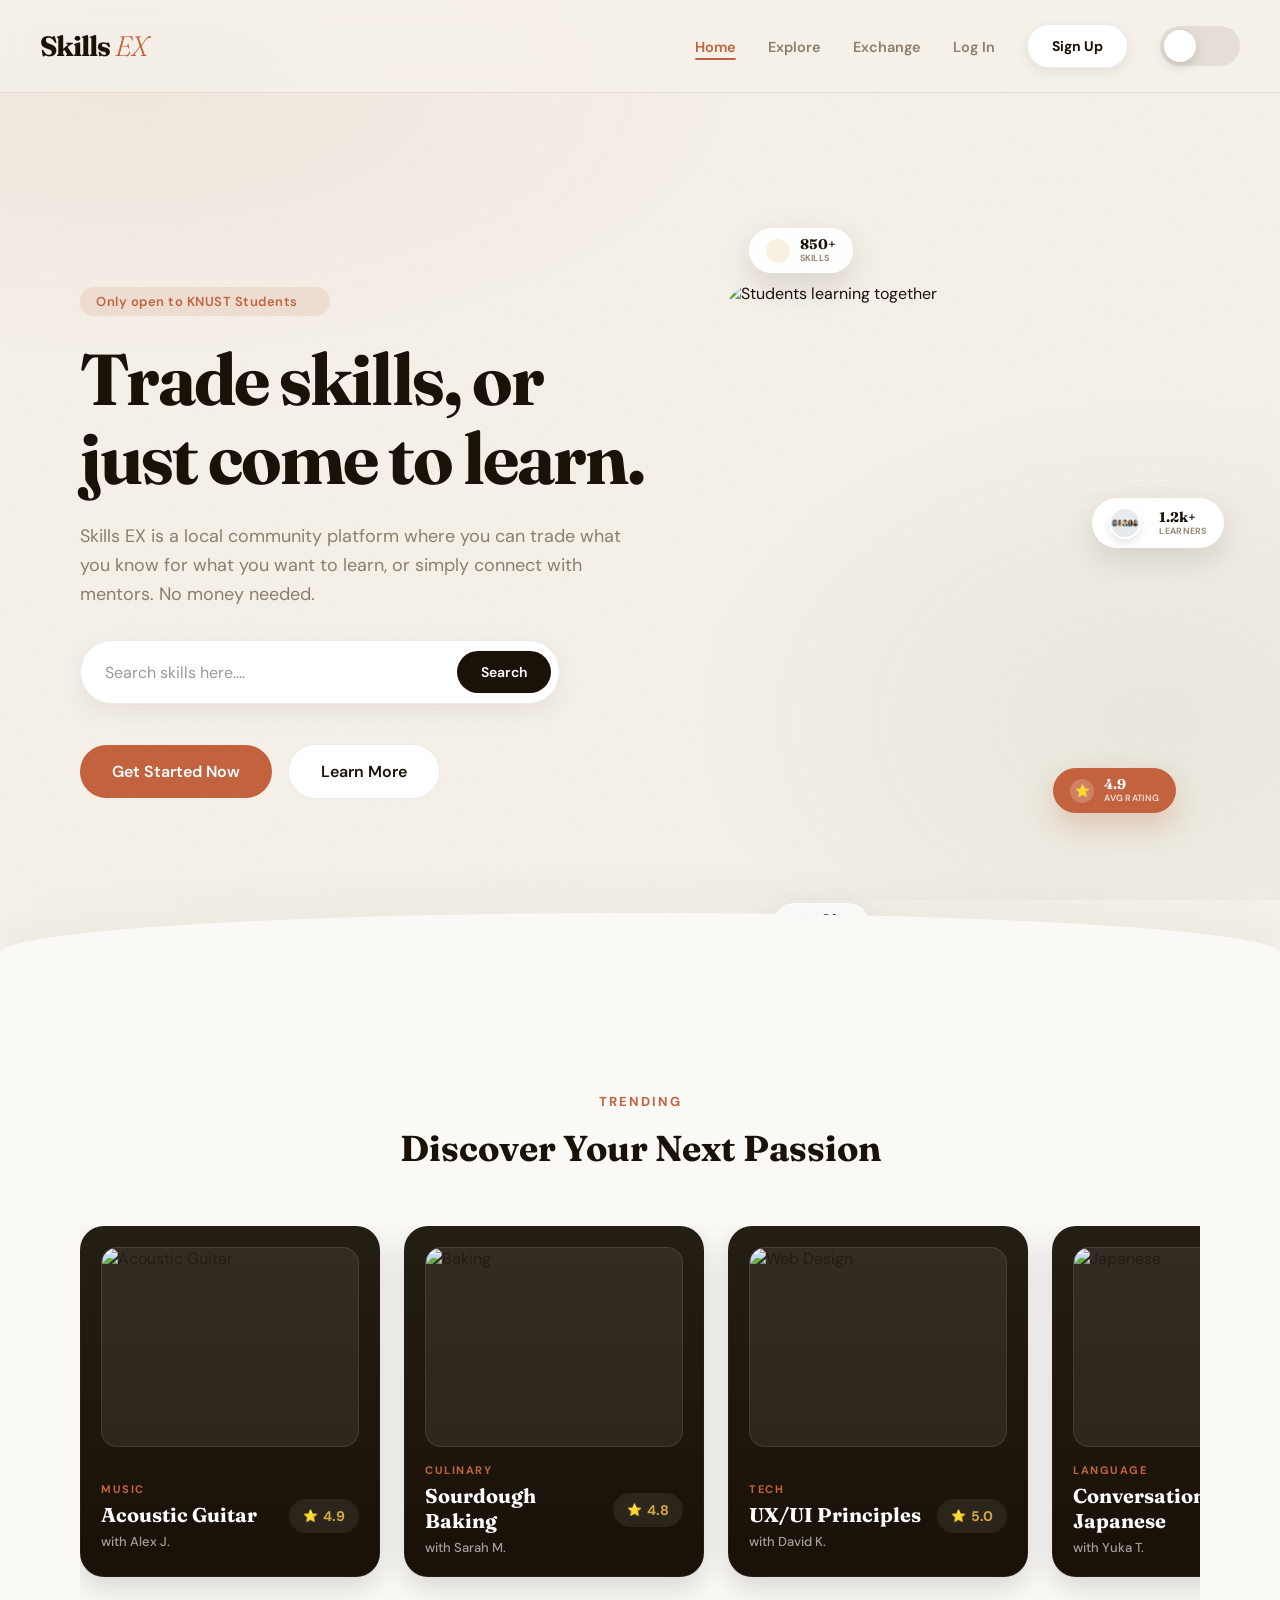
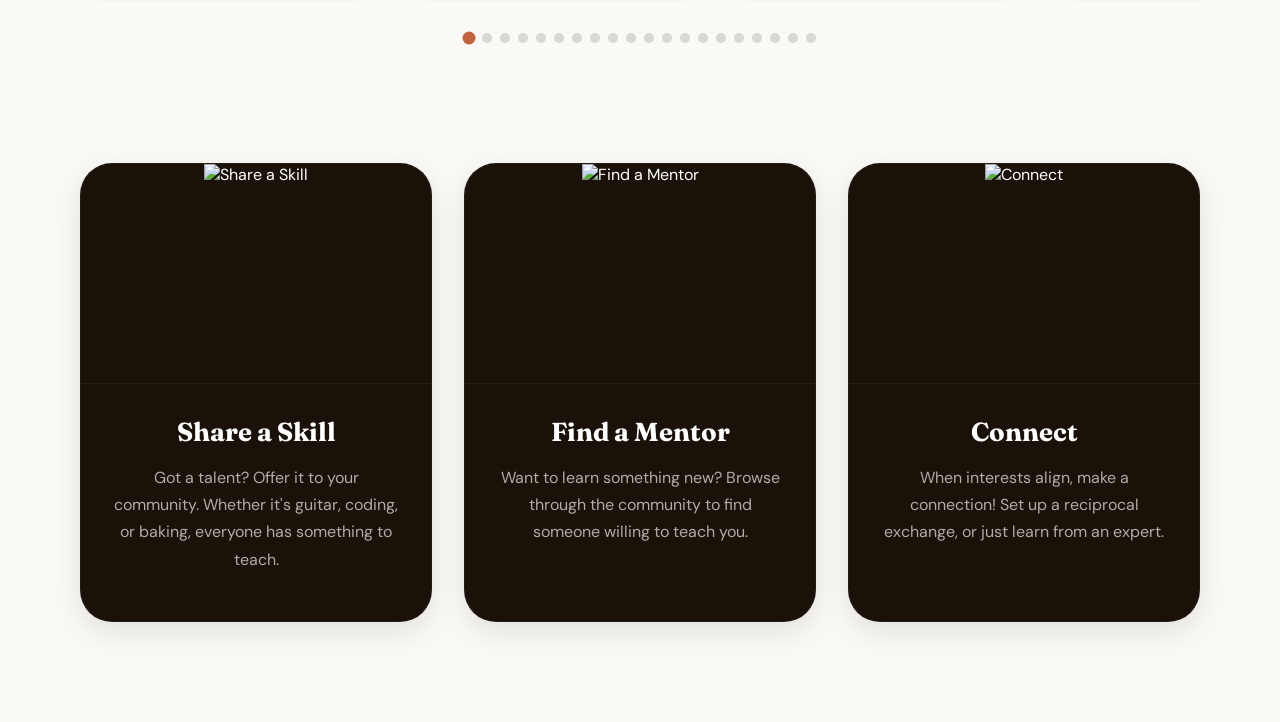
==== commit 9b8f605a: "Final polish: Premium UI enhancements, official presentation slide deck, and API resilience fixes" ====
--- a/homepage.html
+++ b/homepage.html
@@ -9,6 +9,7 @@
     href="https://fonts.googleapis.com/css2?family=DM+Sans:wght@400;500;600;700&family=Fraunces:opsz,wght@9..144,300;9..144,700&display=swap"
     rel="stylesheet" />
   <link rel="stylesheet" href="./styles.css" />
+  <script src="https://cdn.jsdelivr.net/npm/canvas-confetti@1.6.0/dist/confetti.browser.min.js"></script>
 </head>
 
 <body class="landing-page">
@@ -35,7 +36,7 @@
 
   <main class="hero-section">
     <div class="hero-content">
-      <div class="hero-pill">Only open to KNUST Students ✨</div>
+      <div class="hero-pill">Only open to KNUST Students <i data-lucide="sparkles" style="width:12px; height:12px; margin-left:4px;"></i></div>
       <h2 class="hero-title">Trade skills, or just come to learn.</h2>
       <p class="hero-subtitle">
         Skills EX is a local community platform where you can trade what you know for what you want to learn, or simply
@@ -57,30 +58,17 @@
     </div>
 
     <div class="hero-visual">
-      <img src="./images/fa-barboza-WmgvtRH512o-unsplash.jpg" alt="Mentor smiling" class="hero-image" />
-
+      <img src="./images/fa-barboza-WmgvtRH512o-unsplash.jpg" alt="Students learning together" class="hero-image" />
       <div class="floating-tag tag-skills">
-        <div class="tag-icon">↑</div>
-        <div class="tag-content">
-          <span class="tag-value">4</span>
-          <span class="tag-label">Skills Shared</span>
-        </div>
-      </div>
-
+        <div class="tag-icon"><i data-lucide="code"></i></div>
+        <div class="tag-content"><span class="tag-value">850+</span><span class="tag-label">Skills</span></div>
+      </div>
+      
       <div class="floating-tag tag-learners">
-        <div class="tag-icon">↓</div>
-        <div class="tag-content">
-          <span class="tag-value">12</span>
-          <span class="tag-label">Active Learners</span>
-        </div>
-      </div>
-
-      <div class="floating-tag tag-convos">
-        <div class="tag-icon">💬</div>
-        <div class="tag-content">
-          <span class="tag-value">48</span>
-          <span class="tag-label">Conversations</span>
-        </div>
+        <div class="avatar-stack">
+          <img src="./images/community_avatars.png" alt="Community Members" style="height: 32px; width: auto; object-fit: cover; border-radius: 100px;">
+        </div>
+        <div class="tag-content" style="margin-left: 8px;"><span class="tag-value">1.2k+</span><span class="tag-label">Learners</span></div>
       </div>
 
       <div class="floating-tag tag-rating">
@@ -89,6 +77,11 @@
           <span class="tag-value">4.9</span>
           <span class="tag-label">Avg Rating</span>
         </div>
+      </div>
+
+      <div class="floating-tag tag-convos">
+        <div class="tag-icon" style="background: rgba(194,98,63,0.15); color: var(--terracotta);"><i data-lucide="message-square"></i></div>
+        <div class="tag-content"><span class="tag-value">Live</span><span class="tag-label">Chats</span></div>
       </div>
     </div>
   </main>
@@ -426,82 +419,8 @@
 
     // Mobile Menu & Header Scroll logic is handled in index.js
 
-    // ── Live Search Logic ──
-    const initLiveSearch = () => {
-      const searchInput = document.getElementById('heroSearchInput');
-      const resultsDropdown = document.getElementById('searchResults');
-      const searchForm = document.getElementById('heroSearchForm');
-      const STORAGE_KEY = 'skillswap_users';
-
-      if (!searchInput || !resultsDropdown) return;
-
-      const performSearch = async () => {
-        const query = searchInput.value.trim().toLowerCase();
-        if (query.length < 2) {
-          resultsDropdown.style.display = 'none';
-          return;
-        }
-
-        let users = [];
-        try {
-          // Fetch from backend instead of legacy localStorage
-          users = await apiFetch('/users');
-        } catch (e) {
-          users = [];
-        }
-
-        // Filter unique "teach" skills that match query
-        const matchingSkills = [...new Set(users
-          .map(u => u.teach)
-          .filter(s => s && s.toLowerCase().includes(query))
-        )].slice(0, 8); // Limit results
-
-        if (matchingSkills.length > 0) {
-          resultsDropdown.innerHTML = matchingSkills.map(skill => `
-            <div class="search-result-item" data-skill="${skill}">
-              <span class="result-icon">🔍</span>
-              <span class="result-text">${skill}</span>
-            </div>
-          `).join('');
-          
-          resultsDropdown.style.display = 'block';
-
-          // Add click behavior
-          resultsDropdown.querySelectorAll('.search-result-item').forEach(item => {
-            item.addEventListener('click', () => {
-              searchInput.value = item.getAttribute('data-skill');
-              resultsDropdown.style.display = 'none';
-              searchForm.submit();
-            });
-          });
-        } else if (query.length >= 2) {
-          resultsDropdown.innerHTML = `
-            <div class="search-no-results">
-              <span class="result-icon">✨</span>
-              <div class="no-results-content">
-                <p class="no-results-text">No one is teaching <strong>"${searchInput.value}"</strong> yet.</p>
-                <p class="no-results-sub">Be the first to share this skill!</p>
-              </div>
-            </div>
-          `;
-          resultsDropdown.style.display = 'block';
-        } else {
-          resultsDropdown.style.display = 'none';
-        }
-      };
-
-      searchInput.addEventListener('input', performSearch);
-      searchInput.addEventListener('focus', performSearch);
-
-      // Close dropdown when clicking outside
-      document.addEventListener('click', (e) => {
-        if (!searchInput.contains(e.target) && !resultsDropdown.contains(e.target)) {
-          resultsDropdown.style.display = 'none';
-        }
-      });
-    };
-
-    initLiveSearch();
+    // Mobile Menu & Header Scroll logic is handled in index.js
+    // Live Search logic is now consolidated in index.js
   </script>
   <script src="./index.js"></script>
 </body>
--- a/styles.css
+++ b/styles.css
@@ -11,22 +11,31 @@
       --sage-light: #8fb394;
       --gold: #d4a843;
       --gold-light: #e8c46a;
-      --muted: #8c7b6e;
-      --border: #d9cfc4;
-      --card-bg: #fffdf9;
-      --shadow: 0 4px 24px rgba(26,18,8,0.08);
-      --shadow-hover: 0 12px 40px rgba(26,18,8,0.14);
-    }
- 
-    html { 
-      scroll-behavior: smooth; 
-      scroll-padding-top: 130px; 
-    }
- 
+      --muted: #8c7e6d;
+      --border: rgba(26,18,8,0.08);
+      --card-bg: #ffffff;
+      --shadow: 0 12px 40px rgba(26,18,8,0.06);
+      --shadow-hover: 0 20px 60px rgba(26,18,8,0.12);
+      --transition: all 0.3s cubic-bezier(0.4, 0, 0.2, 1);
+    }
+
+    :root[data-theme="dark"] {
+      --cream: #0c0905;
+      --warm-white: #12100d;
+      --card-bg: #1a1612;
+      --ink: #f5f1e8;
+      --brown: #c2b8ae;
+      --muted: #8c7e6d;
+      --border: rgba(245,241,232,0.1);
+      --shadow: 0 12px 40px rgba(0,0,0,0.4);
+      --shadow-hover: 0 20px 60px rgba(0,0,0,0.6);
+    }
+
     body {
       font-family: 'DM Sans', sans-serif;
       background-color: var(--cream);
       color: var(--ink);
+      transition: background-color 0.4s ease, color 0.4s ease;
       min-height: 100vh;
       overflow-x: hidden;
     }
@@ -797,13 +806,42 @@
       flex-shrink: 0;
     }
  
-    .user-name {
-      font-family: 'Fraunces', serif;
-      font-size: 16px;
-      font-weight: 700;
-      color: var(--ink);
-      margin-bottom: 12px;
-    }
+.user-name {
+  font-family: 'Fraunces', serif;
+  font-size: 16px;
+  font-weight: 700;
+  color: var(--ink);
+  margin-bottom: 12px;
+}
+
+/* --- CELEBRATION MODAL --- */
+.celebration-modal {
+  position: fixed; top: 0; left: 0; width: 100%; height: 100%;
+  background: rgba(26,18,8,0.85); display: flex; align-items: center; justify-content: center;
+  z-index: 9999; backdrop-filter: blur(8px); animation: fadeIn 0.4s ease;
+}
+.celebration-content {
+  background: white; padding: 60px; border-radius: 40px; text-align: center;
+  max-width: 500px; width: 90%; box-shadow: 0 40px 100px rgba(0,0,0,0.3);
+  animation: fadeUp 0.6s cubic-bezier(0.16, 1, 0.3, 1) both;
+}
+.celebration-stars { font-size: 40px; margin-bottom: 20px; }
+.celebration-title { font-family: 'Fraunces', serif; font-size: 48px; color: var(--ink); margin-bottom: 16px; }
+.celebration-text { color: var(--muted); font-size: 18px; margin-bottom: 32px; }
+.celebration-match-preview {
+  display: flex; align-items: center; justify-content: center; gap: 24px;
+  background: #fdfaf5; padding: 24px; border-radius: 24px; margin-bottom: 40px;
+  font-weight: 700; font-size: 20px; color: var(--terracotta);
+}
+.celebration-arrow { font-size: 24px; color: var(--ink); opacity: 0.3; }
+.celebration-btn {
+  background: var(--terracotta); color: white; padding: 16px 40px;
+  border-radius: 100px; border: none; font-weight: 700; font-size: 16px;
+  cursor: pointer; transition: transform 0.2s;
+}
+.celebration-btn:hover { transform: scale(1.05); }
+
+@keyframes fadeIn { from { opacity: 0; } to { opacity: 1; } }
  
     .skill-badge {
       display: flex;
@@ -1486,36 +1524,59 @@
 
     .floating-tag {
       position: absolute;
-      background: var(--card-bg);
-      padding: 6px 12px;
+      background: rgba(255, 255, 255, 0.9);
+      backdrop-filter: blur(8px);
+      -webkit-backdrop-filter: blur(8px);
+      padding: 8px 16px;
       border-radius: 100px;
-      box-shadow: 0 8px 24px rgba(26,18,8,0.1);
-      display: flex;
-      align-items: center;
-      gap: 6px;
-      border: 1px solid var(--border);
+      box-shadow: 0 12px 32px rgba(26,18,8,0.12);
+      display: flex;
+      align-items: center;
+      gap: 10px;
+      border: 1px solid rgba(255, 255, 255, 0.5);
       font-family: 'DM Sans', sans-serif;
       font-weight: 600;
       color: var(--ink);
-      font-size: 11px;
+      font-size: 12px;
       white-space: nowrap;
       z-index: 10;
       animation: breathe 4s ease-in-out infinite;
+      transition: transform 0.3s ease, box-shadow 0.3s ease;
+    }
+    
+    .floating-tag:hover {
+      transform: scale(1.05) translateY(-5px);
+      box-shadow: 0 20px 40px rgba(26,18,8,0.18);
+      z-index: 20;
+    }
+    
+    .avatar-stack {
+      display: flex;
+      align-items: center;
+    }
+    
+    .avatar-stack img {
+      width: 32px;
+      height: 32px;
+      border-radius: 50%;
+      border: 2px solid #fff;
+      object-fit: cover;
+      box-shadow: 0 4px 8px rgba(0,0,0,0.1);
     }
     
     .floating-tag.tag-skills { top: 15%; left: 5%; animation-delay: 0s; }
-    .floating-tag.tag-learners { top: 45%; right: -2%; animation-delay: 1.2s; }
-    .floating-tag.tag-rating { bottom: 20%; right: 5%; background: var(--terracotta); color: #fff; border-color: var(--terracotta); box-shadow: 0 8px 24px rgba(194,98,63,0.25); animation-delay: 2.5s; }
+    .floating-tag.tag-learners { top: 45%; right: -5%; animation-delay: 1.2s; background: #fff; }
+    .floating-tag.tag-rating { bottom: 20%; right: 5%; background: var(--terracotta); color: #fff; border-color: var(--terracotta); box-shadow: 0 12px 32px rgba(194,98,63,0.3); animation-delay: 2.5s; }
     .floating-tag.tag-convos { bottom: 5%; left: 10%; animation-delay: 0.8s; }
 
     .tag-icon {
-      width: 20px;
-      height: 20px;
+      width: 24px;
+      height: 24px;
       border-radius: 50%;
       display: flex;
       align-items: center;
       justify-content: center;
-      font-size: 10px;
+      font-size: 12px;
       background: rgba(107,143,113,0.15);
       color: var(--sage);
     }
@@ -1772,4 +1833,206 @@
     }
     .join-cta:hover {
       gap: 10px;
-    }+    }
+
+/* --- PROFESSIONAL THEME TOGGLE (SCALED) --- */
+.theme-toggle-btn {
+  position: relative;
+  width: 80px;
+  height: 40px;
+  background: var(--border);
+  border-radius: 100px;
+  border: none;
+  cursor: pointer;
+  display: flex;
+  align-items: center;
+  transition: background 0.4s cubic-bezier(0.4, 0, 0.2, 1);
+  margin-left: 16px;
+  outline: none;
+  box-sizing: border-box;
+  padding: 0;
+  flex-shrink: 0;
+}
+
+.theme-toggle-btn::before {
+  content: '';
+  position: absolute;
+  top: 4px;
+  left: 4px;
+  width: 32px;
+  height: 32px;
+  background: #ffffff;
+  border-radius: 50%;
+  box-shadow: 0 4px 12px rgba(0,0,0,0.15);
+  transition: transform 0.4s cubic-bezier(0.175, 0.885, 0.32, 1.275);
+  z-index: 1;
+}
+
+.theme-toggle-btn i, .theme-toggle-btn svg {
+  position: absolute;
+  top: 12px; /* 4px circle-top + (32-16)/2 */
+  left: 12px; /* 4px circle-left + (32-16)/2 */
+  width: 16px;
+  height: 16px;
+  z-index: 2;
+  transition: opacity 0.4s, transform 0.4s cubic-bezier(0.175, 0.885, 0.32, 1.275), color 0.4s;
+  pointer-events: none;
+}
+
+.theme-toggle-btn .light-icon {
+  color: #ff9800;
+  opacity: 1;
+}
+
+.theme-toggle-btn .dark-icon {
+  color: #ffcc33;
+  opacity: 0;
+  transform: scale(0.5);
+}
+
+:root[data-theme="dark"] .theme-toggle-btn {
+  background: #2a2216;
+}
+
+:root[data-theme="dark"] .theme-toggle-btn::before,
+:root[data-theme="dark"] .theme-toggle-btn .dark-icon,
+:root[data-theme="dark"] .theme-toggle-btn .light-icon {
+  transform: translateX(40px);
+}
+
+:root[data-theme="dark"] .theme-toggle-btn .light-icon {
+  opacity: 0;
+  transform: translateX(40px) scale(0.5);
+}
+
+:root[data-theme="dark"] .theme-toggle-btn .dark-icon {
+  opacity: 1;
+  transform: translateX(40px) scale(1);
+}
+
+
+/* --- USER CARD & BADGES --- */
+.user-card-header {
+  position: relative;
+  display: flex;
+  justify-content: center;
+  margin-bottom: 12px;
+}
+.badge-container {
+  position: absolute;
+  top: -8px;
+  right: -8px;
+  display: flex;
+  flex-direction: column;
+  gap: 4px;
+}
+.user-badge {
+  width: 22px;
+  height: 22px;
+  border-radius: 50%;
+  display: flex;
+  align-items: center;
+  justify-content: center;
+  background: white;
+  border: 1px solid var(--border);
+  box-shadow: 0 2px 6px rgba(0,0,0,0.1);
+}
+.user-badge i, .user-badge svg {
+  width: 12px;
+  height: 12px;
+}
+.user-badge.b-verified { color: #27ae60; }
+.user-badge.b-expert { color: #f1c40f; }
+.user-badge.b-learner { color: #3498db; }
+
+:root[data-theme="dark"] .user-badge {
+  background: #2a2216;
+  border-color: rgba(255,255,255,0.1);
+}
+
+.user-skill-previews {
+  display: flex;
+  flex-direction: column;
+  gap: 8px;
+  margin-top: 16px;
+}
+.mini-skill {
+  font-size: 13px;
+  display: flex;
+  align-items: center;
+  gap: 6px;
+  color: var(--muted);
+}
+.mini-skill i { width: 14px; height: 14px; }
+.mini-skill.teach { color: var(--terracotta); font-weight: 500; }
+.mini-skill.learn { color: var(--sage); font-weight: 500; }
+
+
+/* --- CATEGORIES SECTION --- */
+.categories-section {
+  max-width: 1200px;
+  margin: 80px auto;
+  padding: 0 40px;
+}
+.section-header-center {
+  text-align: center;
+  margin-bottom: 48px;
+}
+.section-title-large {
+  font-family: 'Fraunces', serif;
+  font-size: 48px;
+  color: var(--ink);
+}
+.category-grid {
+  display: grid;
+  grid-template-columns: repeat(auto-fit, minmax(260px, 1fr));
+  gap: 24px;
+}
+.cat-card {
+  background: var(--card-bg);
+  border: 1px solid var(--border);
+  padding: 32px;
+  border-radius: 24px;
+  text-decoration: none;
+  transition: all 0.3s cubic-bezier(0.4, 0, 0.2, 1);
+  display: flex;
+  flex-direction: column;
+  align-items: flex-start;
+  gap: 16px;
+  box-shadow: var(--shadow);
+}
+.cat-card:hover {
+  transform: translateY(-8px);
+  box-shadow: var(--shadow-hover);
+  border-color: var(--terracotta);
+}
+.cat-icon-box {
+  width: 56px;
+  height: 56px;
+  border-radius: 16px;
+  display: flex;
+  align-items: center;
+  justify-content: center;
+  font-size: 24px;
+  margin-bottom: 8px;
+  transition: transform 0.3s;
+}
+.cat-card:hover .cat-icon-box {
+  transform: scale(1.1) rotate(5deg);
+}
+.cat-card h4 {
+  font-family: 'Fraunces', serif;
+  font-size: 20px;
+  color: var(--ink);
+  margin: 0;
+}
+.cat-card p {
+  font-size: 14px;
+  color: var(--muted);
+  margin: 0;
+  line-height: 1.5;
+}
+
+.theme-toggle-btn:hover {
+  background: rgba(194,98,63,0.2);
+}
